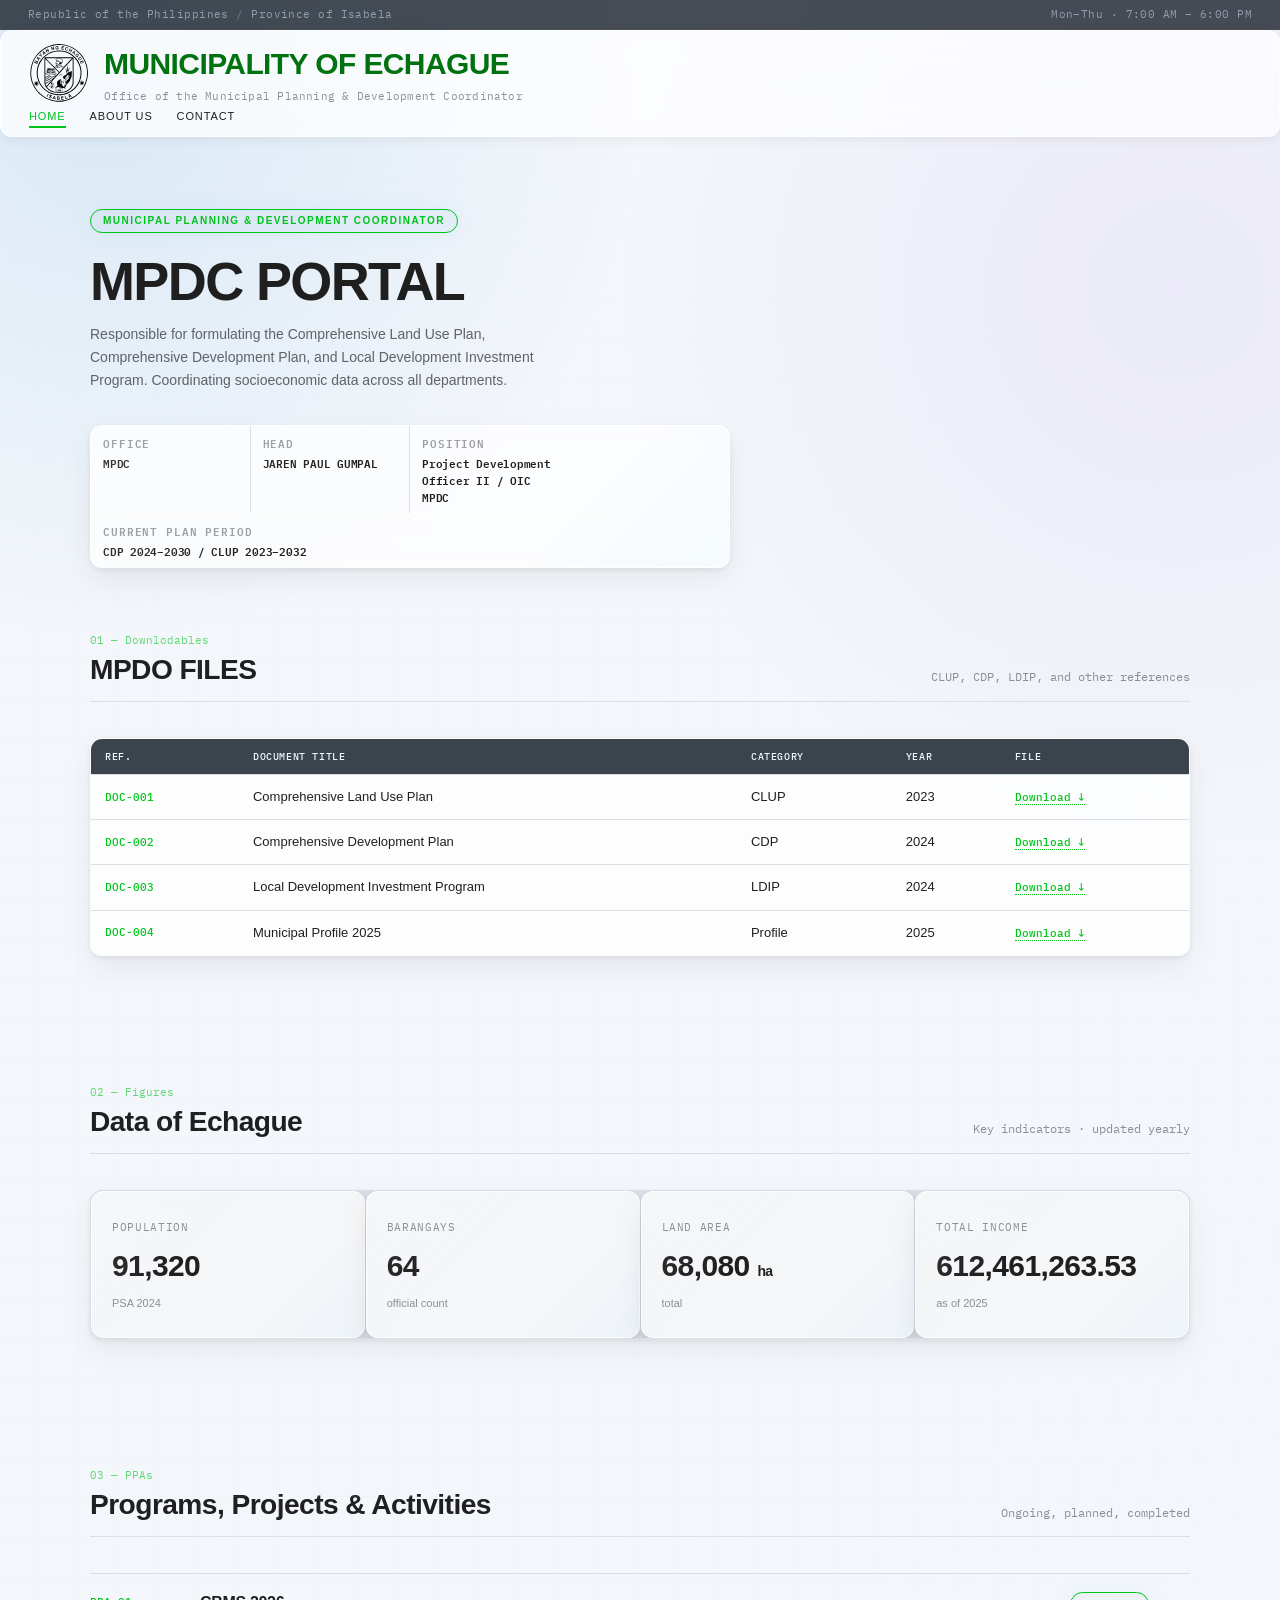
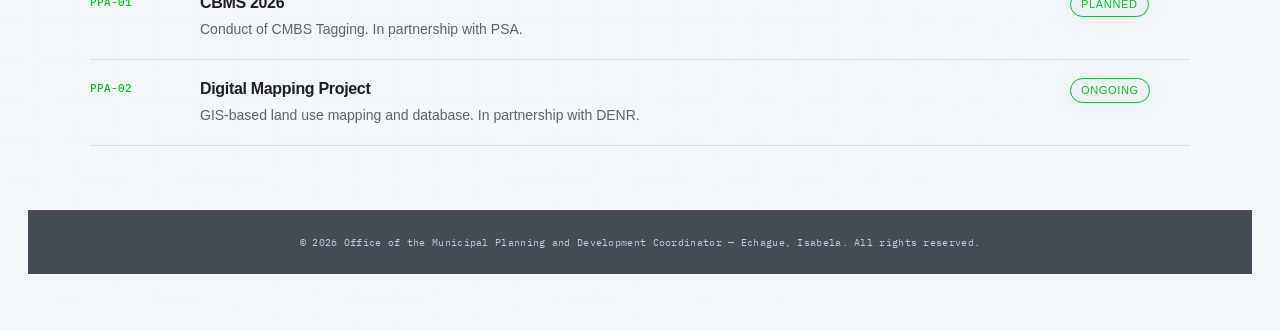
==== index.html @ 360e793a "Add files via upload" ====
<!-- home.html -->
<!DOCTYPE html>
<html lang="en">
<head>
  <meta charset="UTF-8" />
  <meta name="viewport" content="width=device-width, initial-scale=1.0" />
  <title>MPDC · Home</title>
  <link rel="stylesheet" href="style.css" />
  <link rel="preconnect" href="https://fonts.googleapis.com" />
  <link rel="preconnect" href="https://fonts.gstatic.com" crossorigin />
  <link href="https://fonts.googleapis.com/css2?family=Space+Grotesk:wght@400;500;600;700&family=Source+Serif+4:opsz,wght@8..60,400;8..60,500;8..60,600&family=IBM+Plex+Mono:wght@400;500&display=swap" rel="stylesheet" />
</head>
<body>
  <header class="topbar">
    <span>Republic of the Philippines <span class="mono">/</span> Province of Isabela</span>
    <span>Mon–Thu · 7:00 AM – 6:00 PM</span>
  </header>

  <nav class="mainnav">
    <div class="brand"><img src="logo.svg" class="my-image" alt=""></img>
      <div class="brand-text">
        <div class="name">MUNICIPALITY OF ECHAGUE</div>
        <div class="sub">Office of the Municipal Planning & Development Coordinator</div>
      </div>
    </div>
    <ul>
      <li><a href="home.html" class="active">Home</a></li>
      <li><a href="aboutus.html">About Us</a></li>
      <li><a href="contactus.html">Contact</a></li>
    </ul>
  </nav>

  <section class="hero">
    <div class="grid-bg"></div>
    <div class="hero-inner">
      <span class="eyebrow">Municipal Planning &amp; Development Coordinator</span>
      <h1>MPDC PORTAL</h1>
      <p class="lead">Responsible for formulating the Comprehensive Land Use Plan, Comprehensive Development Plan, and Local Development Investment Program. Coordinating socioeconomic data across all departments.</p>
      <div class="title-block">
        <div class="tb-row">
          <div class="tb-cell"><span class="tb-label">Office</span><span class="tb-value">MPDC</span></div>
          <div class="tb-cell"><span class="tb-label">Head</span><span class="tb-value">JAREN PAUL GUMPAL</span></div>
          <div class="tb-cell"><span class="tb-label">Position</span><span class="tb-value">Project Development Officer II / OIC MPDC</span></div>
        </div>
        <div class="tb-row tb-full">
          <div class="tb-cell"><span class="tb-label">Current Plan Period</span><span class="tb-value">CDP 2024–2030 / CLUP 2023–2032</span></div>
        </div>
      </div>
    </div>

  <section id="documents">
    <div class="section-inner">
      <div class="section-head">
        <div><span class="num">01 — Downlodables</span><h2>MPDO FILES</h2></div>
        <div class="desc">CLUP, CDP, LDIP, and other references</div>
      </div>
      <table class="doc-index">
        <thead><tr><th>Ref.</th><th>Document Title</th><th>Category</th><th>Year</th><th>File</th></tr></thead>
        <tbody>
          <tr><td class="filecode">DOC-001</td><td>Comprehensive Land Use Plan</td><td>CLUP</td><td>2023</td><td><a class="dl-link" href="#">Download ↓</a></td></tr>
          <tr><td class="filecode">DOC-002</td><td>Comprehensive Development Plan</td><td>CDP</td><td>2024</td><td><a class="dl-link" href="#">Download ↓</a></td></tr>
          <tr><td class="filecode">DOC-003</td><td>Local Development Investment Program</td><td>LDIP</td><td>2024</td><td><a class="dl-link" href="#">Download ↓</a></td></tr>
          <tr><td class="filecode">DOC-004</td><td>Municipal Profile 2025</td><td>Profile</td><td>2025</td><td><a class="dl-link" href="#">Download ↓</a></td></tr>
        </tbody>
      </table>
    </div>
  </section>

  <section id="data">
    <div class="section-inner">
      <div class="section-head">
        <div><span class="num">02 — Figures</span><h2>Data of Echague</h2></div>
        <div class="desc">Key indicators · updated yearly</div>
      </div>
      <div class="stat-grid">
        <div class="stat-card"><span class="stat-label">Population</span><div class="stat-num">91,320</div><span class="stat-note">PSA 2024</span></div>
        <div class="stat-card"><span class="stat-label">Barangays</span><div class="stat-num">64</div><span class="stat-note">official count</span></div>
        <div class="stat-card"><span class="stat-label">Land Area</span><div class="stat-num">68,080 <span style="font-size:14px;">ha</span></div><span class="stat-note">total</span></div>
        <div class="stat-card"><span class="stat-label">Total Income</span><div class="stat-num">612,461,263.53</div><span class="stat-note">as of 2025</span></div>
      </div>
  </section>

  <section id="programs">
    <div class="section-inner">
      <div class="section-head">
        <div><span class="num">03 — PPAs</span><h2>Programs, Projects &amp; Activities</h2></div>
        <div class="desc">Ongoing, planned, completed</div>
      </div>
      <div class="prog-list">
        <div class="prog-row"><span class="code">PPA-01</span><div><h3>CBMS 2026</h3><p>Conduct of CMBS Tagging. In partnership with PSA.</p></div><span class="tag">PLANNED</span></div>
       <div class="prog-row"><span class="code">PPA-02</span><div><h3>Digital Mapping Project</h3><p>GIS-based land use mapping and database. In partnership with DENR.</p></div><span class="tag">Ongoing</span></div>
      </div>
    </div>
  </section>


    <footer>© 2026 Office of the Municipal Planning and Development Coordinator — Echague, Isabela. All rights reserved.</footer>
</body>
</body>
</html>
---- style.css ----
/* style.css — minimalist cool blue-gray & black scheme */
:root {
  --navy: #00720f;
  --primary: #00c41a;
  --primary-light: #f0f6ff;
  --paper: #f3f6fa;
  --card: rgba(255, 255, 255, 0.78);
  --ink: #1f1f1f;
  --gray: #5f6368;
  --gray-light: #d9dee7;
  --grid: #dfe5ed;
  --gold: #6cd43b;
  --radius: 12px;
  --shadow: 0 2px 6px rgba(0, 0, 0, 0.08), 0 12px 30px rgba(0, 0, 0, 0.06);
  --glass-border: 1px solid rgba(255, 255, 255, 0.72);
  --glass-bg: rgba(255, 255, 255, 0.78);
  --glass-blur: blur(18px);

  /* Adjustable text scale */
  --text-scale: 1;
  --body-size: calc(14px * var(--text-scale));
  --small-size: calc(11px * var(--text-scale));
  --heading-scale: var(--text-scale);
}

* {
  box-sizing: border-box;
  margin: 0;
  padding: 0;
}

html {
  scroll-behavior: smooth;
}

body {
  background:
    radial-gradient(circle at 8% 5%, rgba(0, 120, 212, 0.10), transparent 25%),
    radial-gradient(circle at 92% 15%, rgba(140, 90, 220, 0.08), transparent 28%),
    var(--paper);
  color: var(--ink);
  font-family: 'Segoe UI Variable', 'Segoe UI', -apple-system, BlinkMacSystemFont, Roboto, Arial, sans-serif;
  font-size: var(--body-size);
  line-height: 1.55;
  font-weight: 400;
  transition: background 0.25s, color 0.25s;
  -webkit-font-smoothing: antialiased;
  -moz-osx-font-smoothing: grayscale;
}

/* --- dark mode (toggle ready) --- */
@media (prefers-color-scheme: dark) {
  :root {
    --navy: #202020;
    --primary: #60cdff;
    --primary-light: #252525;
    --paper: #202020;
    --card: rgba(45, 45, 45, 0.82);
    --ink: #f5f5f5;
    --gray: #c8c8c8;
    --gray-light: #454545;
    --grid: #444;
    --gold: #60cdff;
    --shadow: 0 2px 8px rgba(0, 0, 0, 0.35), 0 14px 32px rgba(0, 0, 0, 0.25);
  }
}

h1,
h2,
h3,
.eyebrow,
nav a,
.title-block,
.stat-num,
button,
.name,
.tag {
  font-family: 'Inter', -apple-system, BlinkMacSystemFont, 'Segoe UI', Roboto, sans-serif;
  font-weight: 600;
  letter-spacing: -0.02em;
}

.mono {
  font-family: 'IBM Plex Mono', 'Fira Code', monospace;
}

/* --- topbar --- */
.topbar {
  background: rgba(3, 10, 20, 0.72);
  color: #b9cce0;
  backdrop-filter: blur(12px);
  -webkit-backdrop-filter: blur(12px);
  padding: 6px 28px;
  display: flex;
  justify-content: space-between;
  align-items: center;
  font-family: 'IBM Plex Mono', monospace;
  font-size: 10px;
  letter-spacing: 0.04em;
  border-bottom: 1px solid rgba(255, 255, 255, 0.03);
}
.topbar span {
  opacity: 0.65;
}

/* --- nav --- */
.mainnav {
  background: rgba(7, 17, 31, 0.62);
  border-bottom: var(--glass-border);
  backdrop-filter: var(--glass-blur);
  -webkit-backdrop-filter: var(--glass-blur);
  position: sticky;
  top: 0;
  z-index: 50;
  display: flex;
  align-items: center;
  justify-content: space-between;
  padding: 10px 28px;
  flex-wrap: wrap;
  backdrop-filter: blur(10px);
  background: rgba(240, 243, 247, 0.85);
}
@media (prefers-color-scheme: dark) {
  .mainnav {
    background: rgba(17, 24, 31, 0.88);
  }
}
.brand {
  display: flex;
  align-items: center;
  gap: 14px;
}
.seal {
  width: 42px;
  height: 42px;
  border-radius: 50%;
  background: var(--card);
  border: 2px solid var(--primary);
  display: flex;
  align-items: center;
  justify-content: center;
  font-weight: 600;
  color: var(--primary);
  font-size: 12px;
  flex-shrink: 0;
  transition: transform 0.2s;
}
.seal:hover {
  transform: scale(1.04);
}
.brand-text .name {
  font-weight: 600;
  font-size: 30px;
  color: var(--navy);
  letter-spacing: -0.02em;
}
.brand-text .sub {
  font-size: 24px;
  color: var(--gray);
  font-family: 'IBM Plex Mono', monospace;
  opacity: 0.7;
  letter-spacing: 0.02em;
}
.mainnav ul {
  list-style: none;
  display: flex;
  gap: 24px;
  margin: 0;
  padding: 0;
}
.mainnav a {
  text-decoration: none;
  color: var(--ink);
  font-size: 11px;
  font-weight: 500;
  text-transform: uppercase;
  letter-spacing: 0.08em;
  padding-bottom: 4px;
  border-bottom: 2px solid transparent;
  transition: border-color 0.2s, color 0.2s;
}
.mainnav a:hover,
.mainnav a.active {
  border-color: var(--primary);
  color: var(--primary);
}

/* --- hero --- */
.hero {
  position: relative;
  padding: 72px 28px 56px;
  overflow: hidden;
  border-bottom: var(--glass-border);
}
.grid-bg {
  position: absolute;
  inset: 0;
  background-image: linear-gradient(var(--grid) 1px, transparent 1px),
    linear-gradient(90deg, var(--grid) 1px, transparent 1px);
  background-size: 40px 40px;
  background-position: -1px -1px;
  opacity: 0.08;
  mask-image: radial-gradient(ellipse at 30% 50%, black 30%, transparent 80%);
}
.hero-inner {
  position: relative;
  max-width: 1100px;
  margin: 0 auto;
}
.eyebrow {
  display: inline-block;
  font-size: 10px;
  letter-spacing: 0.15em;
  text-transform: uppercase;
  color: var(--primary);
  font-weight: 600;
  border: 1px solid var(--primary);
  padding: 3px 12px;
  border-radius: 40px;
  margin-bottom: 18px;
  background: rgba(74, 144, 217, 0.05);
}
.hero h1 {
  font-size: clamp(32px, 5vw, 52px);
  color: var(--ink);
  margin: 0 0 12px;
  line-height: 1.06;
  font-weight: 700;
  max-width: 18ch;
  letter-spacing: -0.03em;
}
.hero p.lead {
  max-width: 60ch;
  font-size: 17px;
  color: var(--gray);
  margin: 0 0 32px;
  font-weight: 400;
}
.title-block {
  margin-top: 14px;
  border: 1px solid var(--gray-light);
  background: var(--card);
  max-width: 640px;
  font-family: 'IBM Plex Mono', monospace;
  font-size: 11px;
  border-radius: var(--radius);
  overflow: hidden;
  box-shadow: var(--shadow);
  backdrop-filter: var(--glass-blur);
  -webkit-backdrop-filter: var(--glass-blur);
}
.tb-row {
  display: grid;
  grid-template-columns: repeat(4, 1fr);
  border-bottom: var(--glass-border);
}
.tb-row:last-child {
  border-bottom: none;
}
.tb-cell {
  padding: 8px 12px;
  border-right: 1px solid var(--gray-light);
}
.tb-cell:last-child {
  border-right: none;
}
.tb-label {
  display: block;
  font-size: 8px;
  color: var(--gray);
  text-transform: uppercase;
  letter-spacing: 0.08em;
  margin-bottom: 3px;
  opacity: 0.6;
}
.tb-value {
  color: var(--ink);
  font-weight: 600;
}
.tb-full {
  grid-template-columns: 1fr;
}

/* --- sections --- */
section {
  padding: 64px 28px;
}
.section-inner {
  max-width: 1100px;
  margin: 0 auto;
}
.section-head {
  display: flex;
  justify-content: space-between;
  align-items: flex-end;
  gap: 24px;
  margin-bottom: 36px;
  flex-wrap: wrap;
  border-bottom: 1px solid var(--gray-light);
  padding-bottom: 14px;
}
.section-head .num {
  font-family: 'IBM Plex Mono', monospace;
  color: var(--primary);
  font-size: 11px;
  margin-bottom: 4px;
  display: block;
  opacity: 0.6;
}
.section-head h2 {
  font-size: 26px;
  color: var(--ink);
  margin: 0;
  font-weight: 700;
  letter-spacing: -0.02em;
}
.section-head .desc {
  font-size: 12px;
  color: var(--gray);
  max-width: 40ch;
  font-family: 'IBM Plex Mono', monospace;
  opacity: 0.7;
}
section:nth-of-type(even) {
  background: rgba(255, 255, 255, 0.025);
}

/* --- announcements --- */
.ann-grid {
  display: grid;
  grid-template-columns: repeat(auto-fill, minmax(280px, 1fr));
  gap: 20px;
}
.ann-card {
  background: var(--glass-bg);
  border: var(--glass-border);
  backdrop-filter: var(--glass-blur);
  -webkit-backdrop-filter: var(--glass-blur);
  border-left: 3px solid var(--primary);
  padding: 20px;
  border-radius: var(--radius);
  transition: transform 0.2s, box-shadow 0.2s;
  box-shadow: var(--shadow);
  backdrop-filter: var(--glass-blur);
  -webkit-backdrop-filter: var(--glass-blur);
}
.ann-card:hover {
  transform: translateY(-3px);
  box-shadow: 0 16px 28px -8px rgba(0, 0, 0, 0.06);
}
.ann-card .date {
  font-family: 'IBM Plex Mono', monospace;
  font-size: 10px;
  color: var(--primary);
  text-transform: uppercase;
  letter-spacing: 0.05em;
  font-weight: 500;
}
.ann-card h3 {
  font-size: 16px;
  color: var(--ink);
  margin: 8px 0 6px;
  font-weight: 600;
}
.ann-card p {
  font-size: 13px;
  color: var(--gray);
  margin: 0;
}

/* --- documents table --- */
.doc-index {
  width: 100%;
  border-collapse: collapse;
  background: var(--glass-bg);
  border: var(--glass-border);
  backdrop-filter: var(--glass-blur);
  -webkit-backdrop-filter: var(--glass-blur);
  font-size: 13px;
  border-radius: var(--radius);
  overflow: hidden;
  box-shadow: var(--shadow);
  backdrop-filter: var(--glass-blur);
  -webkit-backdrop-filter: var(--glass-blur);
}
.doc-index thead th {
  background: rgba(5, 15, 28, 0.78);
  color: #eef7ff;
  text-align: left;
  padding: 10px 14px;
  font-family: 'IBM Plex Mono', monospace;
  font-size: 10px;
  text-transform: uppercase;
  letter-spacing: 0.06em;
  font-weight: 500;
}
.doc-index td {
  padding: 12px 14px;
  border-top: 1px solid var(--gray-light);
  vertical-align: middle;
}
.doc-index tr:hover td {
  background: rgba(74, 144, 217, 0.03);
}
.filecode {
  font-family: 'IBM Plex Mono', monospace;
  color: var(--primary);
  font-size: 11px;
  font-weight: 500;
}
.dl-link {
  color: var(--primary);
  text-decoration: none;
  font-family: 'IBM Plex Mono', monospace;
  font-size: 11px;
  font-weight: 500;
  border-bottom: 1.5px dotted var(--primary);
  transition: color 0.15s, border-color 0.15s;
}
.dl-link:hover {
  color: var(--gold);
  border-color: var(--gold);
}

/* --- stats --- */
.stat-grid {
  display: grid;
  grid-template-columns: repeat(auto-fit, minmax(180px, 1fr));
  gap: 1px;
  background: var(--gray-light);
  border: 1px solid var(--gray-light);
  border-radius: var(--radius);
  overflow: hidden;
}
.stat-card {
  background: var(--glass-bg);
  padding: 24px 20px;
  backdrop-filter: var(--glass-blur);
  -webkit-backdrop-filter: var(--glass-blur);
  transition: background 0.2s;
}
.stat-card:hover {
  background: rgba(74, 144, 217, 0.02);
}
.stat-label {
  font-family: 'IBM Plex Mono', monospace;
  font-size: 10px;
  text-transform: uppercase;
  letter-spacing: 0.06em;
  color: var(--gray);
  opacity: 0.7;
}
.stat-num {
  font-size: 30px;
  font-weight: 700;
  color: var(--navy);
  margin: 6px 0 2px;
  letter-spacing: -0.02em;
}
.stat-note {
  font-size: 11px;
  color: var(--gray);
  opacity: 0.7;
}
.chart-placeholder {
  margin-top: 24px;
  border: 1.5px dashed var(--gray-light);
  background: var(--card);
  padding: 48px 20px;
  text-align: center;
  color: var(--gray);
  font-family: 'IBM Plex Mono', monospace;
  font-size: 12px;
  border-radius: var(--radius);
  transition: border-color 0.2s;
}
.chart-placeholder:hover {
  border-color: var(--primary);
}

/* --- programs --- */
.prog-list {
  display: flex;
  flex-direction: column;
  gap: 0;
  border-top: 1px solid var(--gray-light);
}
.prog-row {
  display: grid;
  grid-template-columns: 90px 1fr 120px;
  gap: 20px;
  padding: 18px 0;
  border-bottom: 1px solid var(--gray-light);
  align-items: start;
  transition: background 0.15s;
}
.prog-row:hover {
  background: rgba(74, 144, 217, 0.02);
}
.prog-row .code {
  font-family: 'IBM Plex Mono', monospace;
  color: var(--primary);
  font-size: 12px;
  padding-top: 2px;
  font-weight: 500;
}
.prog-row h3 {
  margin: 0 0 4px;
  font-size: 16px;
  color: var(--ink);
  font-weight: 600;
}
.prog-row p {
  margin: 0;
  font-size: 13px;
  color: var(--gray);
}
.tag {
  justify-self: start;
  font-size: 9px;
  text-transform: uppercase;
  letter-spacing: 0.06em;
  padding: 3px 10px;
  border: 1px solid var(--primary);
  color: var(--primary);
  height: fit-content;
  border-radius: 40px;
  background: rgba(74, 144, 217, 0.04);
  font-weight: 500;
}

/* --- contact --- */
.contact-grid {
  display: grid;
  grid-template-columns: 1.2fr 1fr;
  gap: 40px;
}
.info-block {
  border-left: 3px solid var(--primary);
  padding-left: 16px;
  margin-bottom: 20px;
}
.info-block .lbl {
  font-family: 'IBM Plex Mono', monospace;
  font-size: 10px;
  text-transform: uppercase;
  letter-spacing: 0.06em;
  color: var(--gray);
  display: block;
  margin-bottom: 3px;
  opacity: 0.7;
}
.info-block .val {
  font-size: 15px;
  color: var(--navy);
  font-weight: 500;
}
.map-placeholder {
  border: 1.5px dashed var(--gray-light);
  background: var(--card);
  min-height: 200px;
  display: flex;
  align-items: center;
  justify-content: center;
  color: var(--gray);
  font-family: 'IBM Plex Mono', monospace;
  font-size: 12px;
  text-align: center;
  padding: 20px;
  border-radius: var(--radius);
  transition: border-color 0.2s;
}
.map-placeholder:hover {
  border-color: var(--primary);
}

footer {
  background: rgba(3, 10, 20, 0.72);
  color: #b9cce0;
  backdrop-filter: blur(12px);
  -webkit-backdrop-filter: blur(12px);
  padding: 24px 28px;
  text-align: center;
  font-family: 'IBM Plex Mono', monospace;
  font-size: 10px;
  letter-spacing: 0.03em;
  border-top: 1px solid rgba(255, 255, 255, 0.03);
}

/* --- about page --- */
.page-header {
  padding: 56px 28px 40px;
  background: var(--primary-light);
  border-bottom: var(--glass-border);
}
.page-header h1 {
  font-size: clamp(28px, 4vw, 44px);
  color: var(--navy);
  margin: 0 0 8px;
  font-weight: 700;
  letter-spacing: -0.02em;
}
.page-header .lead {
  max-width: 60ch;
  font-size: 17px;
  color: var(--gray);
}
.about-grid {
  display: grid;
  grid-template-columns: 1fr 1fr;
  gap: 40px;
}
.about-grid h2 {
  color: var(--navy);
  margin-top: 0;
  margin-bottom: 14px;
  font-weight: 700;
  font-size: 20px;
}
.function-list {
  list-style: none;
  padding: 0;
  margin-top: 10px;
}
.function-list li {
  padding: 6px 0;
  border-bottom: 1px solid var(--gray-light);
  font-size: 13px;
  display: flex;
  gap: 10px;
  align-items: center;
}
.function-list li::before {
  content: "▹";
  color: var(--primary);
  font-weight: bold;
  font-size: 16px;
}
.team-grid {
  display: grid;
  grid-template-columns: 1fr 1fr;
  gap: 12px;
}
.team-card {
  background: var(--card);
  padding: 14px 16px;
  border: 1px solid var(--gray-light);
  border-radius: var(--radius);
  transition: transform 0.15s, box-shadow 0.15s;
}
.team-card:hover {
  transform: translateY(-2px);
  box-shadow: var(--shadow);
  backdrop-filter: var(--glass-blur);
  -webkit-backdrop-filter: var(--glass-blur);
}
.team-name {
  display: block;
  font-weight: 600;
  color: var(--ink);
  font-size: 14px;
}
.team-role {
  font-size: 11px;
  color: var(--gray);
  font-family: 'IBM Plex Mono', monospace;
  opacity: 0.7;
}

/* --- responsive --- */
@media (max-width: 760px) {
  .mainnav ul {
    display: none;
  }
  .contact-grid,
  .about-grid {
    grid-template-columns: 1fr;
  }
  .prog-row {
    grid-template-columns: 1fr;
    gap: 4px;
  }
  .tb-row {
    grid-template-columns: 1fr 1fr;
  }
  .team-grid {
    grid-template-columns: 1fr;
  }
  .hero {
    padding: 48px 20px 40px;
  }
  .section-head {
    flex-direction: column;
    align-items: flex-start;
  }
}
/* --- glassmorphism enhancements --- */
.topbar,
.mainnav,
.title-block,
.ann-card,
.doc-index,
.stat-grid,
.stat-card,
.chart-placeholder,
.map-placeholder,
.team-card {
  position: relative;
  overflow: hidden;
}

.ann-card::before,
.title-block::before,
.stat-card::before,
.team-card::before {
  content: "";
  position: absolute;
  inset: 0;
  background: linear-gradient(
    135deg,
    rgba(255,255,255,0.12),
    transparent 38%,
    transparent 70%,
    rgba(103,199,255,0.05)
  );
  pointer-events: none;
}

.ann-card:hover,
.team-card:hover,
.stat-card:hover {
  border-color: rgba(103, 199, 255, 0.34);
  box-shadow:
    0 20px 55px rgba(0, 0, 0, 0.32),
    0 0 28px rgba(103, 199, 255, 0.08);
}

.seal {
  background: rgba(255,255,255,0.08);
  box-shadow: 0 0 24px rgba(103,199,255,0.14);
  backdrop-filter: blur(12px);
  -webkit-backdrop-filter: blur(12px);
}

.eyebrow,
.tag {
  box-shadow: 0 0 18px rgba(103,199,255,0.10);
}

input,
select,
textarea {
  background: rgba(255,255,255,0.06);
  color: var(--ink);
  border: var(--glass-border);
  backdrop-filter: blur(12px);
  -webkit-backdrop-filter: blur(12px);
}

::selection {
  background: rgba(103,199,255,0.28);
  color: white;
}


/* --- Windows 11 / Fluent-inspired text controls --- */
html {
  font-size: calc(16px * var(--text-scale));
}

body,
button,
input,
select,
textarea {
  font-family: 'Segoe UI Variable', 'Segoe UI', -apple-system, BlinkMacSystemFont, Roboto, Arial, sans-serif;
}

p, li, td, th, label, input, select, textarea, button {
  font-size: inherit;
}

.hero h1 {
  font-size: clamp(34px, calc(4.5vw * var(--heading-scale)), 54px);
  line-height: 1.12;
  color: var(--ink);
}

.section-head h2 {
  font-size: clamp(24px, calc(2.2vw * var(--heading-scale)), 32px);
  line-height: 1.2;
  color: var(--ink);
}

.ann-card h3,
.prog-row h3 {
  font-size: calc(16px * var(--text-scale));
  line-height: 1.35;
}

.ann-card p,
.prog-row p,
.page-header .lead,
.hero p.lead {
  font-size: calc(14px * var(--text-scale));
  line-height: 1.65;
  color: var(--gray);
}

.tb-label,
.stat-label,
.filecode,
.dl-link,
.prog-row .code,
.tag,
.topbar,
.brand-text .sub {
  font-size: calc(11px * var(--text-scale));
}

.tb-value,
.stat-num,
.info-block .val,
.team-name {
  color: var(--ink);
}

/* Fluent-style controls */
button,
.dl-link,
.mainnav a {
  min-height: 36px;
}

button {
  border-radius: 8px;
  border: 1px solid rgba(0, 0, 0, 0.08);
  transition: transform 0.12s ease, box-shadow 0.12s ease, background 0.12s ease;
}

button:hover {
  box-shadow: 0 4px 12px rgba(0, 0, 0, 0.12);
}

button:active {
  transform: scale(0.98);
}

input,
select,
textarea {
  min-height: 38px;
  border-radius: 7px;
  border: 1px solid #c9ced6;
  background: rgba(255, 255, 255, 0.90);
  color: #1f1f1f;
  padding: 8px 11px;
  outline: none;
}

input:focus,
select:focus,
textarea:focus {
  border-color: #0067c0;
  box-shadow: 0 0 0 2px rgba(0, 103, 192, 0.18);
}

@media (prefers-color-scheme: dark) {
  input,
  select,
  textarea {
    background: rgba(30, 30, 30, 0.90);
    color: #f5f5f5;
    border-color: #555;
  }

  input:focus,
  select:focus,
  textarea:focus {
    border-color: #60cdff;
    box-shadow: 0 0 0 2px rgba(96, 205, 255, 0.18);
  }
}

/* Windows 11 rounded Fluent surfaces */
.mainnav,
.title-block,
.ann-card,
.doc-index,
.stat-grid,
.stat-card,
.chart-placeholder,
.map-placeholder,
.team-card {
  border-radius: 12px;
  box-shadow: var(--shadow);
  backdrop-filter: blur(18px);
  -webkit-backdrop-filter: blur(18px);
}

.mainnav {
  background: rgba(255, 255, 255, 0.72);
  border: 1px solid rgba(255, 255, 255, 0.78);
  box-shadow: 0 2px 12px rgba(0, 0, 0, 0.07);
}

@media (prefers-color-scheme: dark) {
  .mainnav {
    background: rgba(32, 32, 32, 0.78);
    border-color: rgba(255, 255, 255, 0.08);
  }
}

.ann-card,
.team-card,
.stat-card,
.title-block,
.chart-placeholder,
.map-placeholder {
  background: rgba(255, 255, 255, 0.72);
  border: 1px solid rgba(255, 255, 255, 0.78);
}

@media (prefers-color-scheme: dark) {
  .ann-card,
  .team-card,
  .stat-card,
  .title-block,
  .chart-placeholder,
  .map-placeholder {
    background: rgba(45, 45, 45, 0.82);
    border-color: rgba(255, 255, 255, 0.08);
  }
}

.ann-card:hover,
.team-card:hover,
.stat-card:hover {
  transform: translateY(-2px);
  border-color: rgba(0, 103, 192, 0.25);
  box-shadow: 0 8px 24px rgba(0, 0, 0, 0.12);
}

/* Optional user-adjustable font-size classes */
.text-small {
  --text-scale: 0.90;
}

.text-normal {
  --text-scale: 1;
}

.text-large {
  --text-scale: 1.12;
}

.text-xlarge {
  --text-scale: 1.25;
}

/* Accessibility: respect reduced motion */
@media (prefers-reduced-motion: reduce) {
  *,
  *::before,
  *::after {
    scroll-behavior: auto !important;
    transition-duration: 0.01ms !important;
    animation-duration: 0.01ms !important;
  }
}

.my-image {
    max-width: 5%;
    height: auto;
}
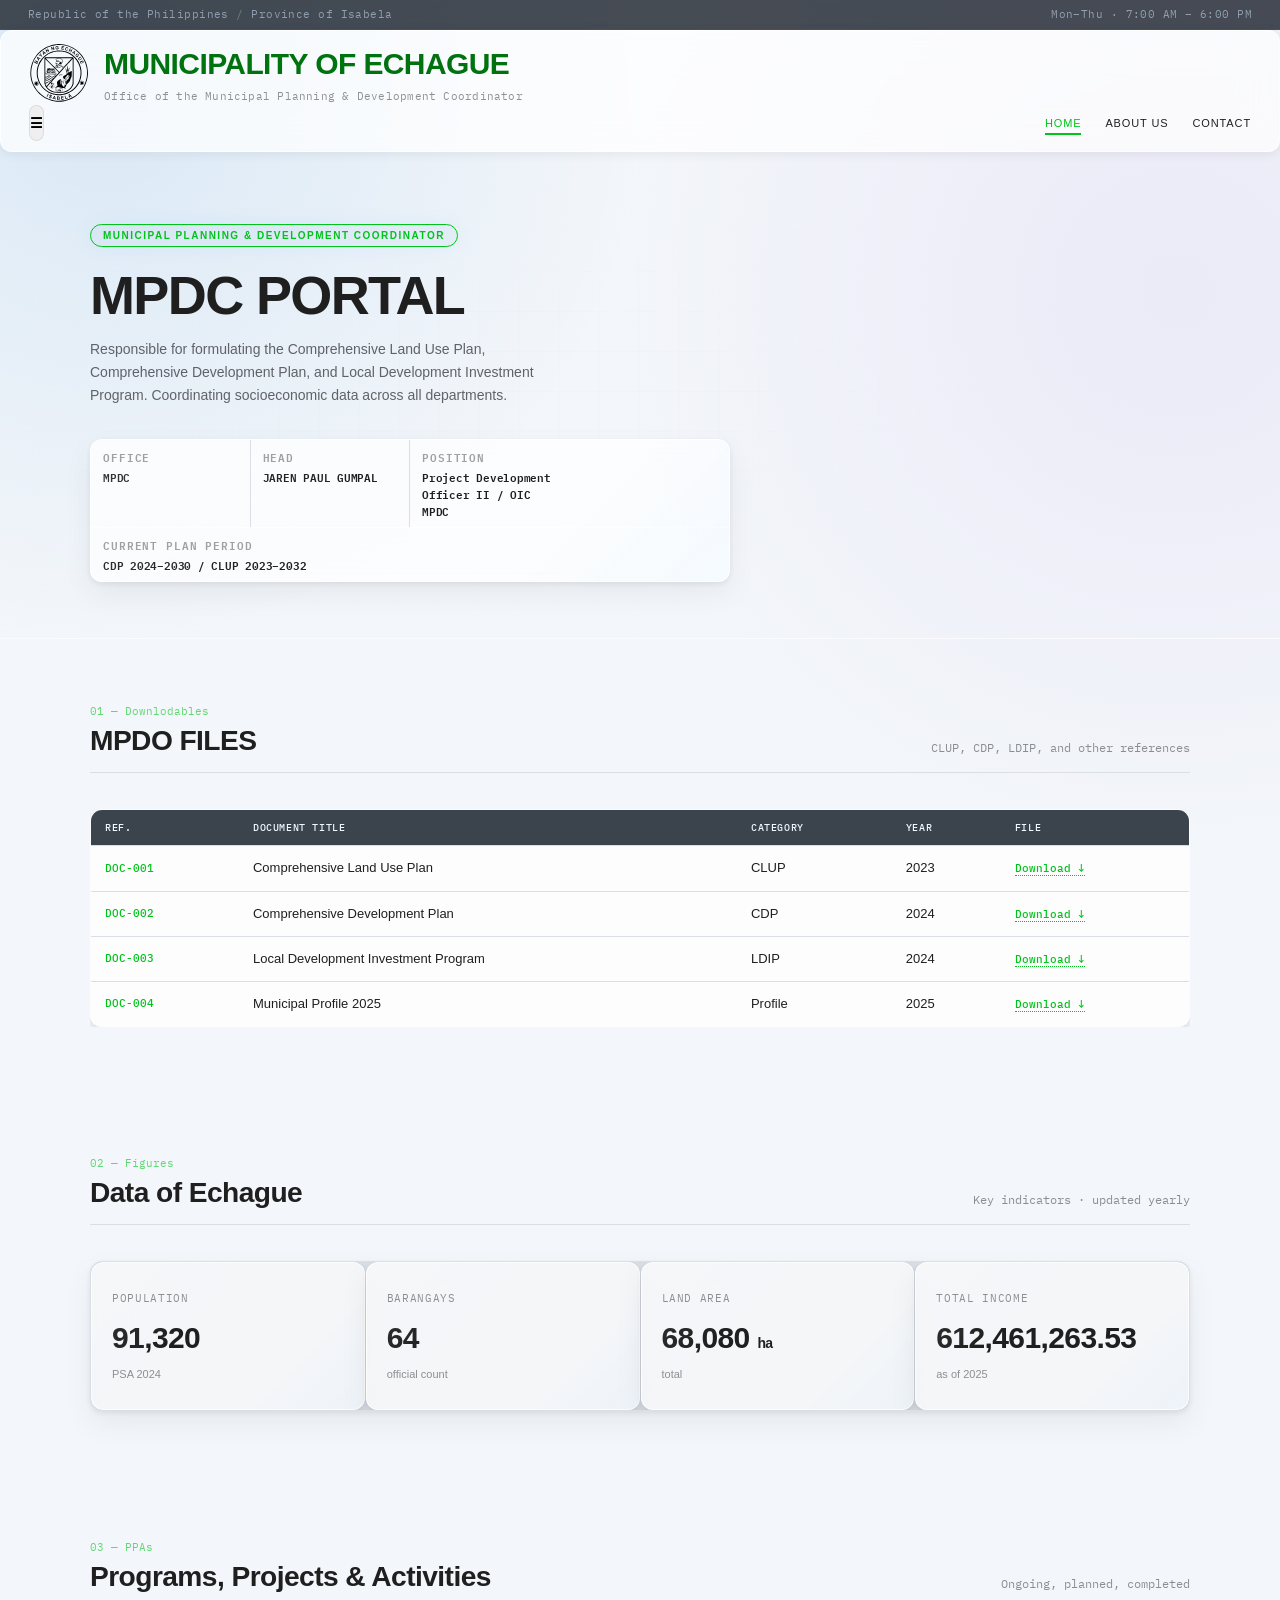
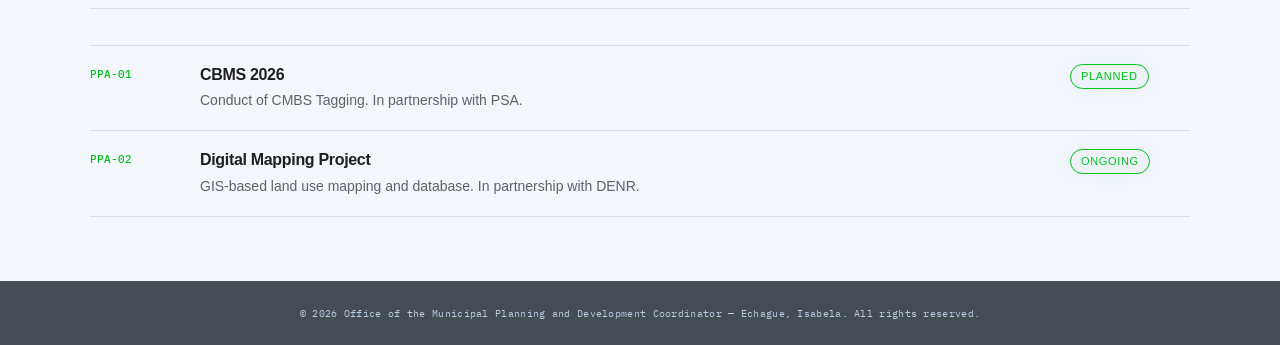
==== commit 2fbe8e56: "Update index.html" ====
--- a/index.html
+++ b/index.html
@@ -1,4 +1,4 @@
-<!-- home.html -->
+<!-- home.html --> 
 <!DOCTYPE html>
 <html lang="en">
 <head>
@@ -17,19 +17,23 @@
   </header>
 
   <nav class="mainnav">
-    <div class="brand"><img src="logo.svg" class="my-image" alt=""></img>
+    <div class="brand">
+      <img src="logo.svg" class="my-image" alt="Logo" />
       <div class="brand-text">
         <div class="name">MUNICIPALITY OF ECHAGUE</div>
         <div class="sub">Office of the Municipal Planning & Development Coordinator</div>
       </div>
     </div>
-    <ul>
+    <!-- Mobile hamburger button -->
+    <button class="menu-toggle" aria-label="Toggle navigation">☰</button>
+    <ul class="nav-links">
       <li><a href="home.html" class="active">Home</a></li>
       <li><a href="aboutus.html">About Us</a></li>
       <li><a href="contactus.html">Contact</a></li>
     </ul>
   </nav>
 
+  <!-- Hero Section - Properly Closed -->
   <section class="hero">
     <div class="grid-bg"></div>
     <div class="hero-inner">
@@ -47,6 +51,7 @@
         </div>
       </div>
     </div>
+  </section> <!-- ✅ Hero closes here -->
 
   <section id="documents">
     <div class="section-inner">
@@ -54,15 +59,18 @@
         <div><span class="num">01 — Downlodables</span><h2>MPDO FILES</h2></div>
         <div class="desc">CLUP, CDP, LDIP, and other references</div>
       </div>
-      <table class="doc-index">
-        <thead><tr><th>Ref.</th><th>Document Title</th><th>Category</th><th>Year</th><th>File</th></tr></thead>
-        <tbody>
-          <tr><td class="filecode">DOC-001</td><td>Comprehensive Land Use Plan</td><td>CLUP</td><td>2023</td><td><a class="dl-link" href="#">Download ↓</a></td></tr>
-          <tr><td class="filecode">DOC-002</td><td>Comprehensive Development Plan</td><td>CDP</td><td>2024</td><td><a class="dl-link" href="#">Download ↓</a></td></tr>
-          <tr><td class="filecode">DOC-003</td><td>Local Development Investment Program</td><td>LDIP</td><td>2024</td><td><a class="dl-link" href="#">Download ↓</a></td></tr>
-          <tr><td class="filecode">DOC-004</td><td>Municipal Profile 2025</td><td>Profile</td><td>2025</td><td><a class="dl-link" href="#">Download ↓</a></td></tr>
-        </tbody>
-      </table>
+      <!-- Table wrapper for horizontal scroll on mobile -->
+      <div class="doc-table-wrapper">
+        <table class="doc-index">
+          <thead><tr><th>Ref.</th><th>Document Title</th><th>Category</th><th>Year</th><th>File</th></tr></thead>
+          <tbody>
+            <tr><td class="filecode">DOC-001</td><td>Comprehensive Land Use Plan</td><td>CLUP</td><td>2023</td><td><a class="dl-link" href="#">Download ↓</a></td></tr>
+            <tr><td class="filecode">DOC-002</td><td>Comprehensive Development Plan</td><td>CDP</td><td>2024</td><td><a class="dl-link" href="#">Download ↓</a></td></tr>
+            <tr><td class="filecode">DOC-003</td><td>Local Development Investment Program</td><td>LDIP</td><td>2024</td><td><a class="dl-link" href="#">Download ↓</a></td></tr>
+            <tr><td class="filecode">DOC-004</td><td>Municipal Profile 2025</td><td>Profile</td><td>2025</td><td><a class="dl-link" href="#">Download ↓</a></td></tr>
+          </tbody>
+        </table>
+      </div>
     </div>
   </section>
 
@@ -78,6 +86,7 @@
         <div class="stat-card"><span class="stat-label">Land Area</span><div class="stat-num">68,080 <span style="font-size:14px;">ha</span></div><span class="stat-note">total</span></div>
         <div class="stat-card"><span class="stat-label">Total Income</span><div class="stat-num">612,461,263.53</div><span class="stat-note">as of 2025</span></div>
       </div>
+    </div>
   </section>
 
   <section id="programs">
@@ -88,13 +97,22 @@
       </div>
       <div class="prog-list">
         <div class="prog-row"><span class="code">PPA-01</span><div><h3>CBMS 2026</h3><p>Conduct of CMBS Tagging. In partnership with PSA.</p></div><span class="tag">PLANNED</span></div>
-       <div class="prog-row"><span class="code">PPA-02</span><div><h3>Digital Mapping Project</h3><p>GIS-based land use mapping and database. In partnership with DENR.</p></div><span class="tag">Ongoing</span></div>
+        <div class="prog-row"><span class="code">PPA-02</span><div><h3>Digital Mapping Project</h3><p>GIS-based land use mapping and database. In partnership with DENR.</p></div><span class="tag">Ongoing</span></div>
       </div>
     </div>
   </section>
 
+  <footer>© 2026 Office of the Municipal Planning and Development Coordinator — Echague, Isabela. All rights reserved.</footer>
 
-    <footer>© 2026 Office of the Municipal Planning and Development Coordinator — Echague, Isabela. All rights reserved.</footer>
+  <!-- Optional: Mobile menu toggle script -->
+  <script>
+    const toggle = document.querySelector('.menu-toggle');
+    const navLinks = document.querySelector('.nav-links');
+    if (toggle && navLinks) {
+      toggle.addEventListener('click', () => {
+        navLinks.classList.toggle('open');
+      });
+    }
+  </script>
 </body>
-</body>
-</html>+</html>
--- a/style.css
+++ b/style.css
@@ -970,6 +970,12 @@
 }
 
 .my-image {
-    max-width: 5%;
+    max-width: 100%;
     height: auto;
-}+    width: min(5%, 100%);
+}
+
+.doc-table-wrapper {
+    overflow-x: auto;
+    -webkit-overflow-scrolling: touch;
+}
